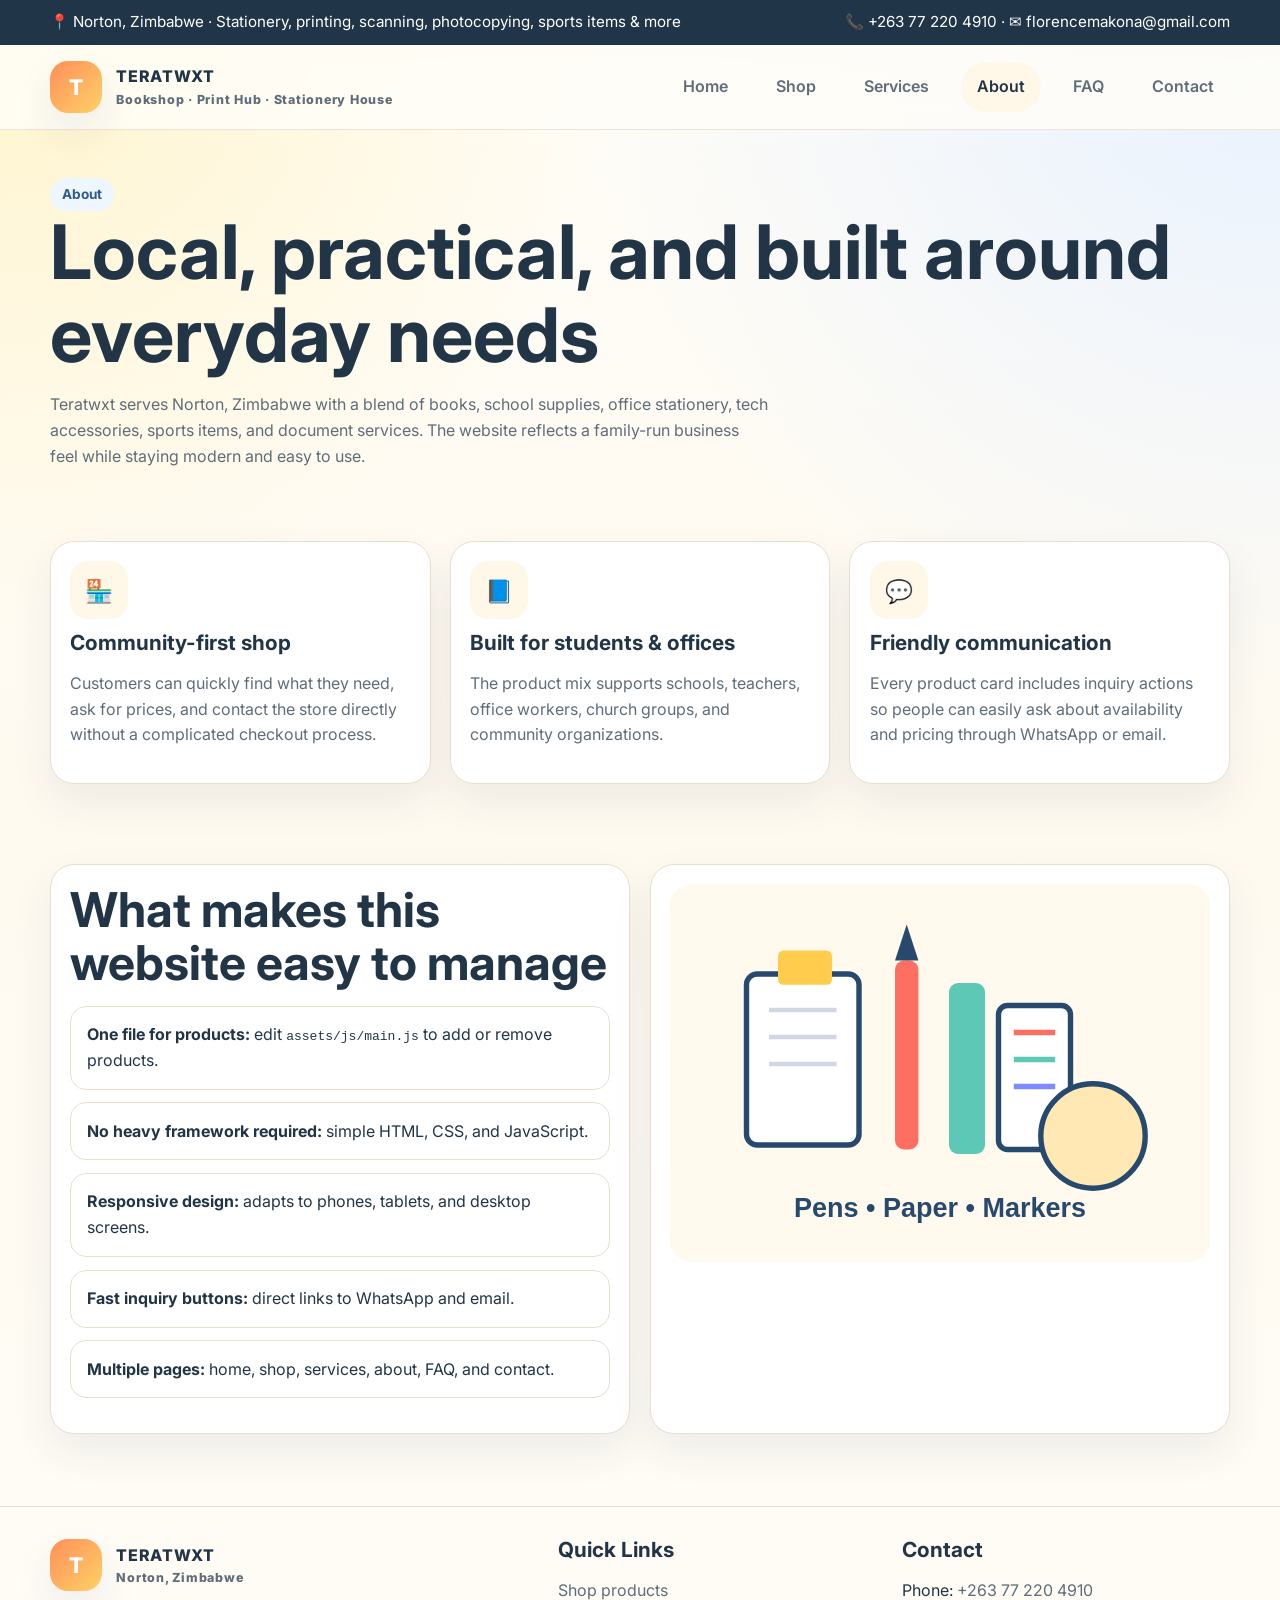
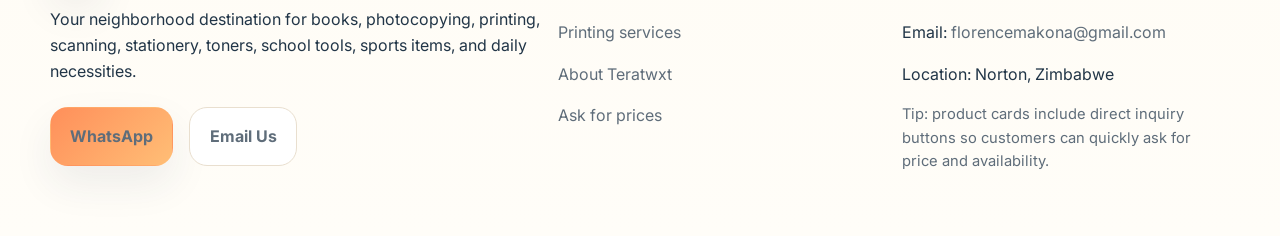
==== teratwxt-website/about.html @ 9cf32ea9 "Add files via upload" ====
<!DOCTYPE html>
<html lang="en">
<head>
  <meta charset="UTF-8">
  <meta name="viewport" content="width=device-width, initial-scale=1.0">
  <title>About Teratwxt | Norton, Zimbabwe</title>
  <meta name="description" content="Teratwxt bookshop and stationery website for Norton, Zimbabwe. Books, photocopying, printing, scanning, toners, school supplies, sports items, and more.">
  <link rel="preconnect" href="https://fonts.googleapis.com">
  <link rel="preconnect" href="https://fonts.gstatic.com" crossorigin>
  <link href="https://fonts.googleapis.com/css2?family=Inter:wght@400;500;600;700;800&display=swap" rel="stylesheet">
  <link rel="stylesheet" href="assets/css/styles.css">
</head>
<body data-page="about">
  
<div class="topbar">
  <div class="container">
    <div>📍 Norton, Zimbabwe · Stationery, printing, scanning, photocopying, sports items & more</div>
    <div><a href="tel:+263772204910">📞 +263 77 220 4910</a> · <a href="mailto:florencemakona@gmail.com">✉ florencemakona@gmail.com</a></div>
  </div>
</div>
<header>
  <div class="container navbar">
    <a class="brand" href="index.html">
      <span class="brand-badge">T</span>
      <span>TERATWXT <small>Bookshop · Print Hub · Stationery House</small></span>
    </a>
    <button class="menu-btn" aria-label="Open menu">Menu</button>
    <nav class="nav-links">
      <a href="index.html" data-nav="index">Home</a>
      <a href="shop.html" data-nav="shop">Shop</a>
      <a href="services.html" data-nav="services">Services</a>
      <a href="about.html" data-nav="about">About</a>
      <a href="faq.html" data-nav="faq">FAQ</a>
      <a href="contact.html" data-nav="contact">Contact</a>
    </nav>
  </div>
</header>

  <main>
    
<section class="hero-mini">
  <div class="container">
    <span class="badge">About</span>
    <h1>Local, practical, and built around everyday needs</h1>
    <p class="page-intro">Teratwxt serves Norton, Zimbabwe with a blend of books, school supplies, office stationery, tech accessories, sports items, and document services. The website reflects a family-run business feel while staying modern and easy to use.</p>
  </div>
</section>

<section>
  <div class="container grid-3">
    <article class="card">
      <div class="icon-circle">🏪</div>
      <h3>Community-first shop</h3>
      <p>Customers can quickly find what they need, ask for prices, and contact the store directly without a complicated checkout process.</p>
    </article>
    <article class="card">
      <div class="icon-circle">📘</div>
      <h3>Built for students & offices</h3>
      <p>The product mix supports schools, teachers, office workers, church groups, and community organizations.</p>
    </article>
    <article class="card">
      <div class="icon-circle">💬</div>
      <h3>Friendly communication</h3>
      <p>Every product card includes inquiry actions so people can easily ask about availability and pricing through WhatsApp or email.</p>
    </article>
  </div>
</section>

<section>
  <div class="container grid-2">
    <article class="card">
      <h2>What makes this website easy to manage</h2>
      <ul class="service-list">
        <li><strong>One file for products:</strong> edit <code>assets/js/main.js</code> to add or remove products.</li>
        <li><strong>No heavy framework required:</strong> simple HTML, CSS, and JavaScript.</li>
        <li><strong>Responsive design:</strong> adapts to phones, tablets, and desktop screens.</li>
        <li><strong>Fast inquiry buttons:</strong> direct links to WhatsApp and email.</li>
        <li><strong>Multiple pages:</strong> home, shop, services, about, FAQ, and contact.</li>
      </ul>
    </article>
    <article class="card">
      <img src="assets/img/stationery.svg" alt="Stationery supplies illustration">
    </article>
  </div>
</section>

  </main>
  
<footer class="footer">
  <div class="container footer-grid">
    <div>
      <div class="brand" style="margin-bottom:1rem">
        <span class="brand-badge">T</span>
        <span>TERATWXT <small>Norton, Zimbabwe</small></span>
      </div>
      <p>Your neighborhood destination for books, photocopying, printing, scanning, stationery, toners, school tools, sports items, and daily necessities.</p>
      <div class="hero-actions">
        <a class="btn btn-primary" href="https://wa.me/263772204910?text=Hello%20Teratwxt%2C%20I%20would%20like%20to%20ask%20about%20your%20products%20and%20services." target="_blank" rel="noreferrer">WhatsApp</a>
        <a class="btn btn-secondary" href="mailto:florencemakona@gmail.com">Email Us</a>
      </div>
    </div>
    <div>
      <h3>Quick Links</h3>
      <p><a href="shop.html">Shop products</a></p>
      <p><a href="services.html">Printing services</a></p>
      <p><a href="about.html">About Teratwxt</a></p>
      <p><a href="contact.html">Ask for prices</a></p>
    </div>
    <div>
      <h3>Contact</h3>
      <p>Phone: <a href="tel:+263772204910">+263 77 220 4910</a></p>
      <p>Email: <a href="mailto:florencemakona@gmail.com">florencemakona@gmail.com</a></p>
      <p>Location: Norton, Zimbabwe</p>
      <p class="small">Tip: product cards include direct inquiry buttons so customers can quickly ask for price and availability.</p>
    </div>
  </div>
</footer>
<script src="assets/js/main.js"></script>
<script>
  const page = document.body.dataset.page;
  document.querySelectorAll('[data-nav]').forEach(link => {
    if(link.dataset.nav === page){ link.classList.add('active'); }
  });
</script>

</body>
</html>
---- teratwxt-website/assets/css/styles.css ----
:root{
  --bg:#fffdf8;
  --paper:#fff7e8;
  --card:#ffffff;
  --ink:#213547;
  --muted:#5f6d7a;
  --line:#e9dfcf;
  --accent:#ff8f5a;
  --accent-2:#4fb7a6;
  --accent-3:#6c7cff;
  --shadow:0 18px 40px rgba(33,53,71,.08);
  --radius:24px;
  --max:1180px;
}
*{box-sizing:border-box}
html{scroll-behavior:smooth}
body{
  margin:0;
  font-family: Inter, Arial, Helvetica, sans-serif;
  color:var(--ink);
  background:
    radial-gradient(circle at top left, #fff4ca 0, transparent 28%),
    radial-gradient(circle at top right, #e7f1ff 0, transparent 32%),
    linear-gradient(180deg, #fffdf8, #fffaf0 45%, #fffdf8);
  line-height:1.6;
}
img{max-width:100%;display:block}
a{text-decoration:none;color:inherit}
.container{width:min(100% - 2rem, var(--max)); margin-inline:auto}
.topbar{
  background:#203547;
  color:#fff;
  font-size:.95rem;
}
.topbar .container{
  display:flex; gap:1rem; justify-content:space-between; align-items:center; padding:.65rem 0;
  flex-wrap:wrap;
}
.topbar a{color:#fff}
header{
  position:sticky; top:0; z-index:50;
  backdrop-filter:saturate(140%) blur(12px);
  background:rgba(255,253,248,.88);
  border-bottom:1px solid rgba(233,223,207,.8);
}
.navbar{
  display:flex; align-items:center; justify-content:space-between;
  padding:1rem 0;
}
.brand{
  display:flex; align-items:center; gap:.9rem; font-weight:800; letter-spacing:.04em;
}
.brand-badge{
  width:52px; height:52px; border-radius:18px;
  background:linear-gradient(135deg, var(--accent), #ffd166);
  color:#fff; display:grid; place-items:center; font-size:1.35rem;
  box-shadow:var(--shadow);
}
.brand small{display:block; font-size:.78rem; color:var(--muted); letter-spacing:.06em}
.nav-links{
  display:flex; gap:1rem; align-items:center; flex-wrap:wrap;
}
.nav-links a{
  padding:.75rem 1rem;
  border-radius:999px;
  color:var(--muted);
  font-weight:600;
}
.nav-links a:hover, .nav-links a.active{
  background:var(--paper);
  color:var(--ink);
}
.menu-btn{
  display:none;
  background:#fff;
  border:1px solid var(--line);
  border-radius:14px;
  padding:.8rem 1rem;
}
.hero{
  padding:4rem 0 2.5rem;
}
.hero-grid{
  display:grid;
  grid-template-columns:1.1fr .9fr;
  gap:2rem;
  align-items:center;
}
.kicker{
  display:inline-flex; align-items:center; gap:.55rem;
  background:#fff;
  border:1px solid var(--line);
  border-radius:999px;
  padding:.55rem .9rem;
  box-shadow:var(--shadow);
  font-size:.92rem;
}
h1,h2,h3{line-height:1.1; margin:0 0 1rem}
h1{font-size:clamp(2.4rem, 6vw, 4.7rem)}
h2{font-size:clamp(1.8rem, 4vw, 3rem)}
h3{font-size:1.3rem}
.lead{font-size:1.08rem; color:var(--muted); max-width:62ch}
.hero-card{
  background:linear-gradient(180deg, #fff, #fff8eb);
  border:1px solid var(--line);
  border-radius:calc(var(--radius) + 6px);
  overflow:hidden;
  box-shadow:var(--shadow);
}
.hero-actions, .cta-actions{
  display:flex; gap:1rem; flex-wrap:wrap; margin-top:1.4rem;
}
.btn{
  display:inline-flex; align-items:center; justify-content:center; gap:.55rem;
  padding:1rem 1.2rem;
  border-radius:18px;
  font-weight:700;
  border:1px solid transparent;
  transition:transform .2s ease, box-shadow .2s ease;
}
.btn:hover{transform:translateY(-2px)}
.btn-primary{background:linear-gradient(135deg, var(--accent), #ffbe76); color:#fff; box-shadow:var(--shadow)}
.btn-secondary{background:#fff; border-color:var(--line)}
.btn-quiet{background:var(--paper); color:var(--ink)}
section{padding:2.5rem 0}
.grid-3,.grid-4,.grid-2{
  display:grid;
  gap:1.2rem;
}
.grid-2{grid-template-columns:repeat(2,minmax(0,1fr))}
.grid-3{grid-template-columns:repeat(3,minmax(0,1fr))}
.grid-4{grid-template-columns:repeat(4,minmax(0,1fr))}
.card{
  background:var(--card);
  border:1px solid var(--line);
  border-radius:var(--radius);
  box-shadow:var(--shadow);
  padding:1.2rem;
}
.card p{color:var(--muted)}
.icon-circle{
  width:58px;height:58px;border-radius:18px;display:grid;place-items:center;
  background:var(--paper); font-size:1.4rem; margin-bottom:.8rem
}
.highlight-strip{
  display:grid; grid-template-columns:repeat(4,minmax(0,1fr)); gap:1rem;
}
.highlight-item{
  background:#fff; border:1px solid var(--line); border-radius:22px; padding:1rem; text-align:center; box-shadow:var(--shadow);
}
.section-head{display:flex; justify-content:space-between; gap:1rem; align-items:end; margin-bottom:1.2rem; flex-wrap:wrap}
.section-head p{max-width:62ch; color:var(--muted); margin:0}
.badge{
  display:inline-flex; padding:.35rem .75rem; border-radius:999px; background:#eef7ff; color:#315a89; font-weight:700; font-size:.85rem;
}
.category-card{
  overflow:hidden; padding:0;
}
.category-card img{height:200px; width:100%; object-fit:cover; background:#fff9f0}
.category-card .content{padding:1.1rem}
.product-toolbar{
  display:flex; gap:1rem; justify-content:space-between; align-items:center; flex-wrap:wrap;
  margin-bottom:1rem;
}
.search{
  min-width:260px; flex:1;
}
.search input, .form input, .form textarea, .form select{
  width:100%; padding:1rem 1.05rem; border-radius:16px;
  border:1px solid var(--line); background:#fff; font:inherit;
}
.chips{display:flex; gap:.6rem; flex-wrap:wrap}
.chip{
  border:1px solid var(--line); background:#fff; padding:.7rem 1rem; border-radius:999px; cursor:pointer; font-weight:700; color:var(--muted)
}
.chip.active{background:var(--ink); color:#fff; border-color:var(--ink)}
.product-grid{
  display:grid; grid-template-columns:repeat(3,minmax(0,1fr)); gap:1rem;
}
.product-card{
  padding:0; overflow:hidden; display:flex; flex-direction:column;
}
.product-card img{height:195px; object-fit:cover; background:#fffaf2}
.product-card .content{padding:1rem}
.product-meta{
  display:flex; justify-content:space-between; gap:1rem; align-items:center; margin:.65rem 0 1rem;
}
.small{font-size:.92rem; color:var(--muted)}
.price-pill{background:var(--paper); padding:.45rem .7rem; border-radius:999px; font-weight:700}
.service-list{display:grid; gap:.8rem; padding:0; list-style:none}
.service-list li{
  background:#fff; border:1px solid var(--line); border-radius:16px; padding:.95rem 1rem;
}
.timeline{display:grid; gap:1rem}
.timeline .step{
  display:grid; grid-template-columns:auto 1fr; gap:1rem; align-items:start;
}
.timeline .num{
  width:44px;height:44px;border-radius:14px;background:var(--ink);color:#fff;display:grid;place-items:center;font-weight:800
}
.cta{
  background:linear-gradient(135deg, #203547, #33526a);
  color:#fff;
  border-radius:32px;
  padding:2rem;
  box-shadow:var(--shadow);
}
.cta p{color:#d9e7f5}
.footer{
  padding:2rem 0 3rem;
  border-top:1px solid var(--line);
  margin-top:2rem;
}
.footer-grid{
  display:grid; grid-template-columns:1.2fr .8fr .8fr; gap:1rem;
}
.footer a{color:var(--muted)}
.notice{
  background:#fff8e7;
  border:1px solid #f0dfb0;
  border-radius:18px;
  padding:1rem 1.1rem;
}
.hero-mini{
  padding:3rem 0 1rem;
}
.page-intro{
  max-width:72ch;
  color:var(--muted);
}
.faq-item summary{
  cursor:pointer; font-weight:700; padding:1rem 0;
}
.faq-item{border-bottom:1px solid var(--line)}
.faq-item p{margin:0 0 1rem; color:var(--muted)}
.table-wrap{
  overflow:auto;
}
.simple-table{
  width:100%; border-collapse:collapse; background:#fff; border-radius:18px; overflow:hidden; box-shadow:var(--shadow); border:1px solid var(--line)
}
.simple-table th,.simple-table td{
  text-align:left; padding:1rem; border-bottom:1px solid var(--line)
}
.simple-table th{background:#fff8eb}
.center{text-align:center}
.map-card iframe{border:0; width:100%; min-height:320px; border-radius:24px}
@media (max-width: 980px){
  .hero-grid,.grid-4,.grid-3,.grid-2,.product-grid,.footer-grid,.highlight-strip{grid-template-columns:1fr 1fr}
}
@media (max-width: 760px){
  .menu-btn{display:inline-flex}
  .nav-links{
    display:none; position:absolute; top:100%; left:1rem; right:1rem; background:#fff;
    border:1px solid var(--line); border-radius:24px; padding:1rem; box-shadow:var(--shadow)
  }
  .nav-links.open{display:grid}
  .hero-grid,.grid-4,.grid-3,.grid-2,.product-grid,.footer-grid,.highlight-strip{grid-template-columns:1fr}
  .topbar .container,.navbar,.section-head,.product-toolbar{align-items:flex-start}
}
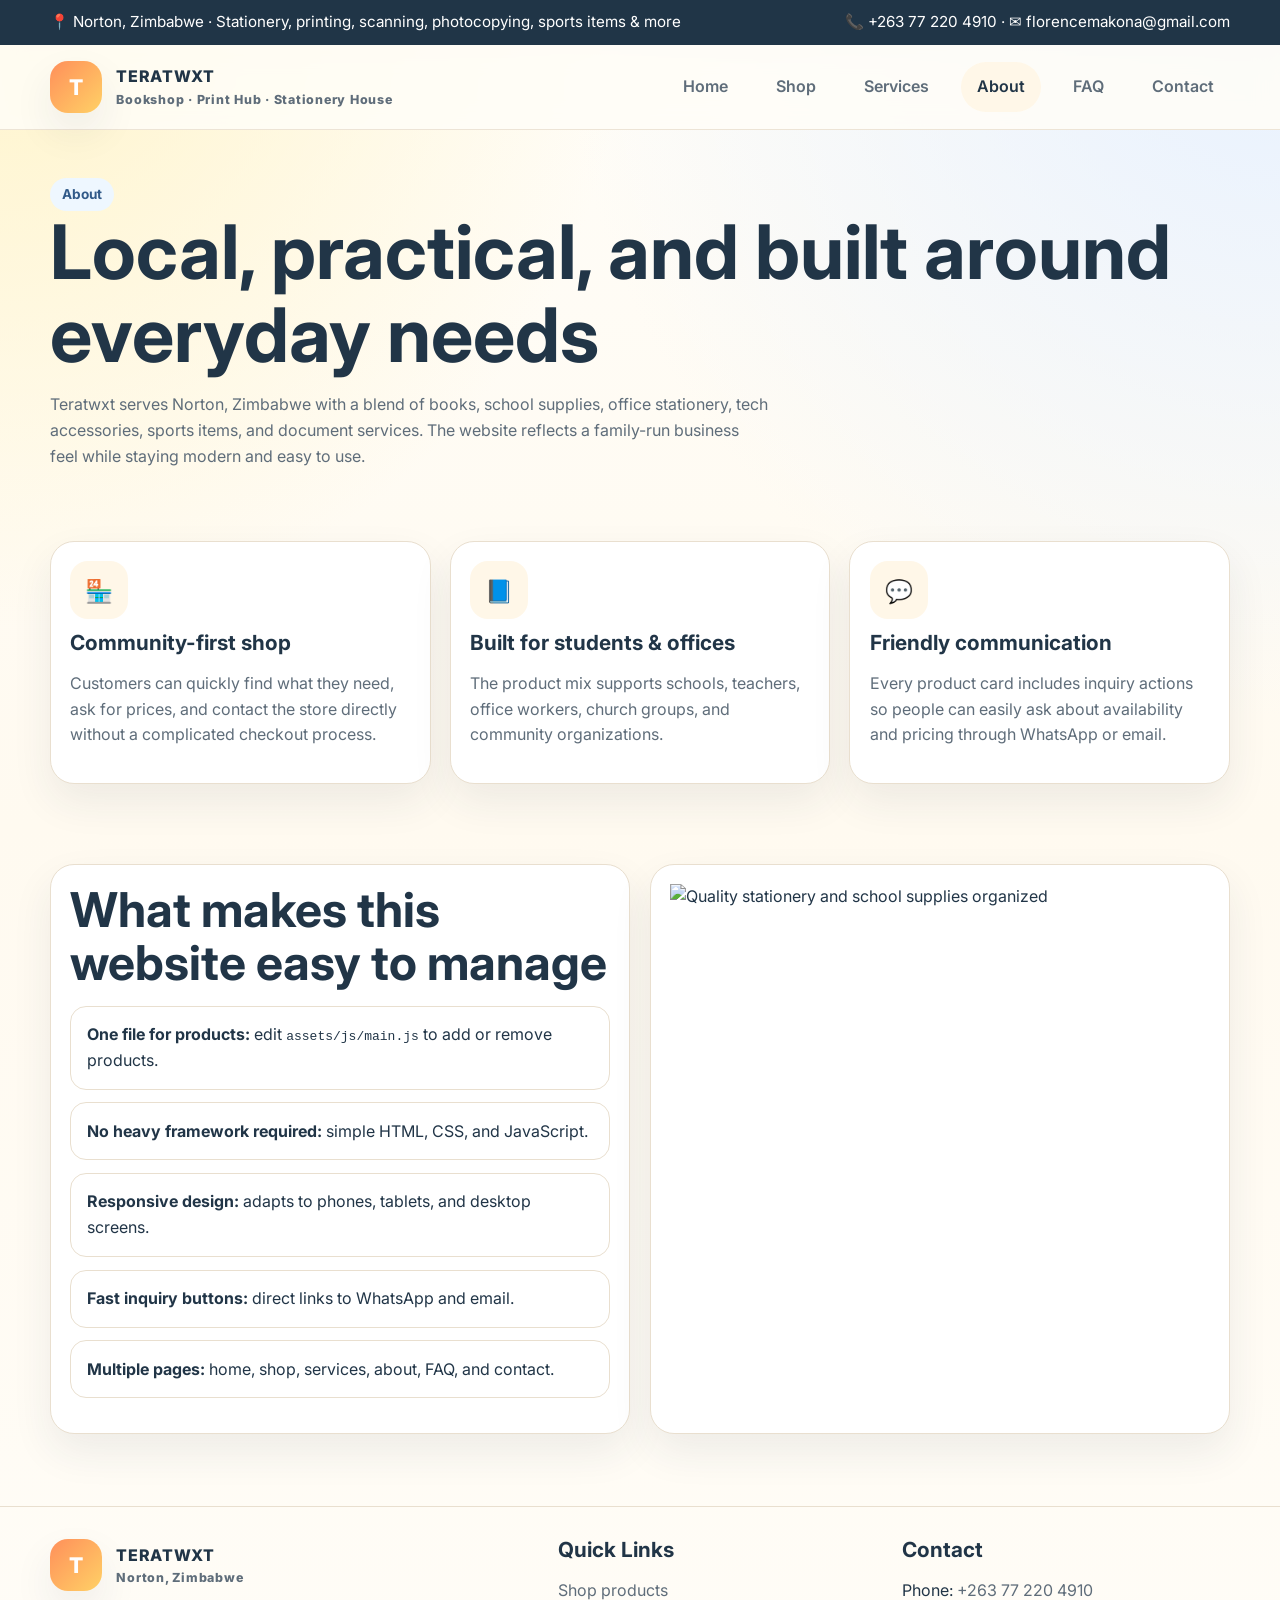
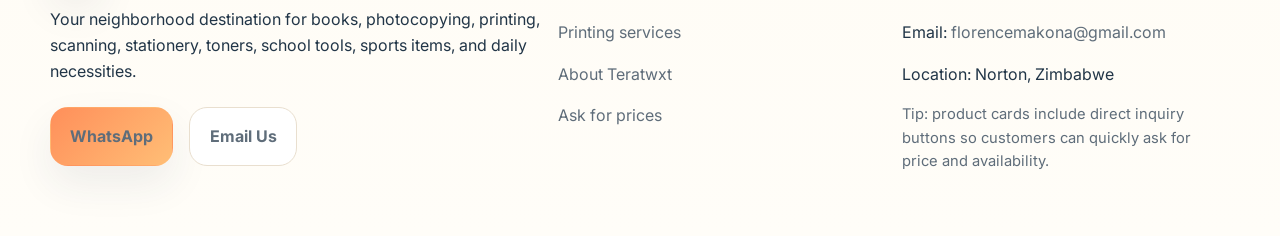
==== commit 6a3c37ee: "Update website images with Pexels stock" ====
--- a/teratwxt-website/about.html
+++ b/teratwxt-website/about.html
@@ -79,7 +79,7 @@
       </ul>
     </article>
     <article class="card">
-      <img src="assets/img/stationery.svg" alt="Stationery supplies illustration">
+      <img src="https://images.pexels.com/photos/5632399/pexels-photo-5632399.jpeg?auto=compress&cs=tinysrgb&w=600" alt="Quality stationery and school supplies organized">
     </article>
   </div>
 </section>
